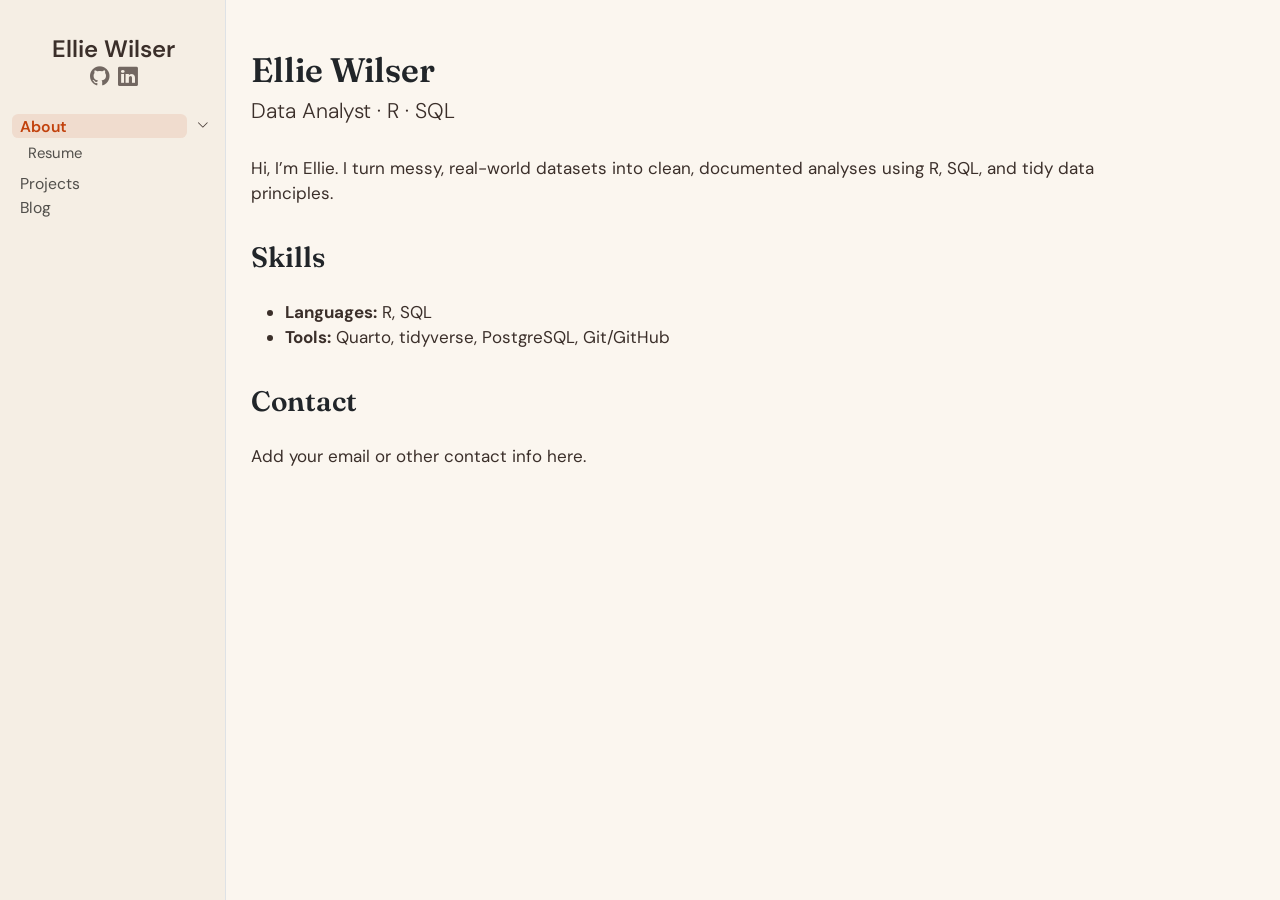
==== docs/index.html @ 9656e350 "Point LinkedIn link to linkedin.com/in/elliewilser Co-Authored-By: Claude Opus 5.5 <noreply@anthropi" ====
<!DOCTYPE html>
<html xmlns="http://www.w3.org/1999/xhtml" lang="en" xml:lang="en"><head>

<meta charset="utf-8">
<meta name="generator" content="quarto-1.9.38">

<meta name="viewport" content="width=device-width, initial-scale=1.0, user-scalable=yes">


<title>About – Ellie Wilser</title>
<style>
/* Default styles provided by pandoc.
** See https://pandoc.org/MANUAL.html#variables-for-html for config info.
*/
code{white-space: pre-wrap;}
span.smallcaps{font-variant: small-caps;}
div.columns{display: flex; gap: min(4vw, 1.5em);}
div.column{flex: auto; overflow-x: auto;}
div.hanging-indent{margin-left: 1.5em; text-indent: -1.5em;}
ul.task-list{list-style: none;}
ul.task-list li input[type="checkbox"] {
  width: 0.8em;
  margin: 0 0.8em 0.2em -1em; /* quarto-specific, see https://github.com/quarto-dev/quarto-cli/issues/4556 */ 
  vertical-align: middle;
}
</style>


<script src="site_libs/quarto-nav/quarto-nav.js"></script>
<script src="site_libs/quarto-nav/headroom.min.js"></script>
<script src="site_libs/clipboard/clipboard.min.js"></script>
<script src="site_libs/quarto-search/autocomplete.umd.js"></script>
<script src="site_libs/quarto-search/fuse.min.js"></script>
<script src="site_libs/quarto-search/quarto-search.js"></script>
<meta name="quarto:offset" content="./">
<script src="site_libs/quarto-html/quarto.js" type="module"></script>
<script src="site_libs/quarto-html/tabsets/tabsets.js" type="module"></script>
<script src="site_libs/quarto-html/popper.min.js"></script>
<script src="site_libs/quarto-html/tippy.umd.min.js"></script>
<link href="site_libs/quarto-html/tippy.css" rel="stylesheet">
<link href="site_libs/quarto-html/quarto-syntax-highlighting-15634bcf2e68342d4ad2dfa704d543f6.css" rel="stylesheet" id="quarto-text-highlighting-styles">
<script src="site_libs/bootstrap/bootstrap.min.js"></script>
<link href="site_libs/bootstrap/bootstrap-icons.css" rel="stylesheet">
<link href="site_libs/bootstrap/bootstrap-99a7658da06e29db723f467a53bb59e9.min.css" rel="stylesheet" append-hash="true" id="quarto-bootstrap" data-mode="light">
<script id="quarto-search-options" type="application/json">{
  "location": "sidebar",
  "copy-button": false,
  "collapse-after": 3,
  "panel-placement": "start",
  "type": "textbox",
  "limit": 50,
  "keyboard-shortcut": [
    "f",
    "/",
    "s"
  ],
  "show-item-context": false,
  "language": {
    "search-no-results-text": "No results",
    "search-matching-documents-text": "matching documents",
    "search-copy-link-title": "Copy link to search",
    "search-hide-matches-text": "Hide additional matches",
    "search-more-match-text": "more match in this document",
    "search-more-matches-text": "more matches in this document",
    "search-clear-button-title": "Clear",
    "search-text-placeholder": "",
    "search-detached-cancel-button-title": "Cancel",
    "search-submit-button-title": "Submit",
    "search-label": "Search"
  }
}</script>


</head>

<body class="nav-sidebar docked fullcontent quarto-light">

<div id="quarto-search-results"></div>
  <header id="quarto-header" class="headroom fixed-top">
  <nav class="quarto-secondary-nav">
    <div class="container-fluid d-flex">
      <button type="button" class="quarto-btn-toggle btn" data-bs-toggle="collapse" role="button" data-bs-target=".quarto-sidebar-collapse-item" aria-controls="quarto-sidebar" aria-expanded="false" aria-label="Toggle sidebar navigation" onclick="if (window.quartoToggleHeadroom) { window.quartoToggleHeadroom(); }">
        <i class="bi bi-layout-text-sidebar-reverse"></i>
      </button>
        <nav class="quarto-page-breadcrumbs" aria-label="breadcrumb"><ol class="breadcrumb"><li class="breadcrumb-item"><a href="./index.html">About</a></li></ol></nav>
        <a class="flex-grow-1" role="navigation" data-bs-toggle="collapse" data-bs-target=".quarto-sidebar-collapse-item" aria-controls="quarto-sidebar" aria-expanded="false" aria-label="Toggle sidebar navigation" onclick="if (window.quartoToggleHeadroom) { window.quartoToggleHeadroom(); }">      
        </a>
    </div>
  </nav>
</header>
<!-- content -->
<div id="quarto-content" class="quarto-container page-columns page-rows-contents page-layout-article">
<!-- sidebar -->
  <nav id="quarto-sidebar" class="sidebar collapse collapse-horizontal quarto-sidebar-collapse-item sidebar-navigation docked overflow-auto">
    <div class="pt-lg-2 mt-2 text-left sidebar-header">
    <div class="sidebar-title mb-0 py-0">
      <a href="./">Ellie Wilser</a> 
        <div class="sidebar-tools-main">
    <a href="https://github.com/EllieWilser" title="GitHub" class="quarto-navigation-tool px-1" aria-label="GitHub"><i class="bi bi-github"></i></a>
    <a href="https://www.linkedin.com/in/elliewilser" title="LinkedIn" class="quarto-navigation-tool px-1" aria-label="LinkedIn"><i class="bi bi-linkedin"></i></a>
</div>
    </div>
      </div>
    <div class="sidebar-menu-container"> 
    <ul class="list-unstyled mt-1">
        <li class="sidebar-item sidebar-item-section">
      <div class="sidebar-item-container"> 
            <a href="./index.html" class="sidebar-item-text sidebar-link active">
 <span class="menu-text">About</span></a>
          <a class="sidebar-item-toggle text-start" data-bs-toggle="collapse" data-bs-target="#quarto-sidebar-section-1" role="navigation" aria-expanded="true" aria-label="Toggle section">
            <i class="bi bi-chevron-right ms-2"></i>
          </a> 
      </div>
      <ul id="quarto-sidebar-section-1" class="collapse list-unstyled sidebar-section depth1 show">  
          <li class="sidebar-item">
  <div class="sidebar-item-container"> 
  <a href="./resume.html" class="sidebar-item-text sidebar-link">
 <span class="menu-text">Resume</span></a>
  </div>
</li>
      </ul>
  </li>
        <li class="sidebar-item">
  <div class="sidebar-item-container"> 
  <a href="./projects.html" class="sidebar-item-text sidebar-link">
 <span class="menu-text">Projects</span></a>
  </div>
</li>
        <li class="sidebar-item">
  <div class="sidebar-item-container"> 
  <a href="./blog.html" class="sidebar-item-text sidebar-link">
 <span class="menu-text">Blog</span></a>
  </div>
</li>
    </ul>
    </div>
</nav>
<div id="quarto-sidebar-glass" class="quarto-sidebar-collapse-item" data-bs-toggle="collapse" data-bs-target=".quarto-sidebar-collapse-item"></div>
<!-- margin-sidebar -->
    
<!-- main -->
<div class="quarto-about-solana column-body">
  <div class="about-entity">
    <div class="entity-contents">
      <header id="title-block-header" class="quarto-title-block default">
<div class="quarto-title">
<h1 class="title">Ellie Wilser</h1>
<p class="subtitle lead">Data Analyst · R · SQL</p>
</div>
<div class="quarto-title-meta">
  </div>
</header> 
      <div class="about-contents"><main class="content" id="quarto-document-content">
<p>Hi, I’m Ellie. I turn messy, real-world datasets into clean, documented analyses using R, SQL, and tidy data principles.</p>
<section id="skills" class="level2">
<h2 data-anchor-id="skills">Skills</h2>
<ul>
<li><strong>Languages:</strong> R, SQL</li>
<li><strong>Tools:</strong> Quarto, tidyverse, PostgreSQL, Git/GitHub</li>
</ul>
</section>
<section id="contact" class="level2">
<h2 data-anchor-id="contact">Contact</h2>
<p>Add your email or other contact info here.</p>


</section>
</main></div>
    </div>
  </div>
</div>
 <!-- /main -->
<script id="quarto-html-after-body" type="application/javascript">
  window.document.addEventListener("DOMContentLoaded", function (event) {
    const isCodeAnnotation = (el) => {
      for (const clz of el.classList) {
        if (clz.startsWith('code-annotation-')) {                     
          return true;
        }
      }
      return false;
    }
    const onCopySuccess = function(e) {
      // button target
      const button = e.trigger;
      // don't keep focus
      button.blur();
      // flash "checked"
      button.classList.add('code-copy-button-checked');
      var currentTitle = button.getAttribute("title");
      button.setAttribute("title", "Copied!");
      let tooltip;
      if (window.bootstrap) {
        button.setAttribute("data-bs-toggle", "tooltip");
        button.setAttribute("data-bs-placement", "left");
        button.setAttribute("data-bs-title", "Copied!");
        tooltip = new bootstrap.Tooltip(button, 
          { trigger: "manual", 
            customClass: "code-copy-button-tooltip",
            offset: [0, -8]});
        tooltip.show();    
      }
      setTimeout(function() {
        if (tooltip) {
          tooltip.hide();
          button.removeAttribute("data-bs-title");
          button.removeAttribute("data-bs-toggle");
          button.removeAttribute("data-bs-placement");
        }
        button.setAttribute("title", currentTitle);
        button.classList.remove('code-copy-button-checked');
      }, 1000);
      // clear code selection
      e.clearSelection();
    }
    const getTextToCopy = function(trigger) {
      const outerScaffold = trigger.parentElement.cloneNode(true);
      const codeEl = outerScaffold.querySelector('code');
      for (const childEl of codeEl.children) {
        if (isCodeAnnotation(childEl)) {
          childEl.remove();
        }
      }
      return codeEl.innerText;
    }
    const clipboard = new window.ClipboardJS('.code-copy-button:not([data-in-quarto-modal])', {
      text: getTextToCopy
    });
    clipboard.on('success', onCopySuccess);
    if (window.document.getElementById('quarto-embedded-source-code-modal')) {
      const clipboardModal = new window.ClipboardJS('.code-copy-button[data-in-quarto-modal]', {
        text: getTextToCopy,
        container: window.document.getElementById('quarto-embedded-source-code-modal')
      });
      clipboardModal.on('success', onCopySuccess);
    }
      var localhostRegex = new RegExp(/^(?:http|https):\/\/localhost\:?[0-9]*\//);
      var mailtoRegex = new RegExp(/^mailto:/);
        var filterRegex = new RegExp('/' + window.location.host + '/');
      var isInternal = (href) => {
          return filterRegex.test(href) || localhostRegex.test(href) || mailtoRegex.test(href);
      }
      // Inspect non-navigation links and adorn them if external
     var links = window.document.querySelectorAll('a[href]:not(.nav-link):not(.navbar-brand):not(.toc-action):not(.sidebar-link):not(.sidebar-item-toggle):not(.pagination-link):not(.no-external):not([aria-hidden]):not(.dropdown-item):not(.quarto-navigation-tool):not(.about-link)');
      for (var i=0; i<links.length; i++) {
        const link = links[i];
        if (!isInternal(link.href)) {
          // undo the damage that might have been done by quarto-nav.js in the case of
          // links that we want to consider external
          if (link.dataset.originalHref !== undefined) {
            link.href = link.dataset.originalHref;
          }
            // target, if specified
            link.setAttribute("target", "_blank");
            if (link.getAttribute("rel") === null) {
              link.setAttribute("rel", "noopener");
            }
        }
      }
    function tippyHover(el, contentFn, onTriggerFn, onUntriggerFn) {
      const config = {
        allowHTML: true,
        maxWidth: 500,
        delay: 100,
        arrow: false,
        appendTo: function(el) {
            return el.parentElement;
        },
        interactive: true,
        interactiveBorder: 10,
        theme: 'quarto',
        placement: 'bottom-start',
      };
      if (contentFn) {
        config.content = contentFn;
      }
      if (onTriggerFn) {
        config.onTrigger = onTriggerFn;
      }
      if (onUntriggerFn) {
        config.onUntrigger = onUntriggerFn;
      }
      window.tippy(el, config); 
    }
    const noterefs = window.document.querySelectorAll('a[role="doc-noteref"]');
    for (var i=0; i<noterefs.length; i++) {
      const ref = noterefs[i];
      tippyHover(ref, function() {
        // use id or data attribute instead here
        let href = ref.getAttribute('data-footnote-href') || ref.getAttribute('href');
        try { href = new URL(href).hash; } catch {}
        const id = href.replace(/^#\/?/, "");
        const note = window.document.getElementById(id);
        if (note) {
          return note.innerHTML;
        } else {
          return "";
        }
      });
    }
    const xrefs = window.document.querySelectorAll('a.quarto-xref');
    const processXRef = (id, note) => {
      // Strip column container classes
      const stripColumnClz = (el) => {
        el.classList.remove("page-full", "page-columns");
        if (el.children) {
          for (const child of el.children) {
            stripColumnClz(child);
          }
        }
      }
      stripColumnClz(note)
      if (id === null || id.startsWith('sec-')) {
        // Special case sections, only their first couple elements
        const container = document.createElement("div");
        if (note.children && note.children.length > 2) {
          container.appendChild(note.children[0].cloneNode(true));
          for (let i = 1; i < note.children.length; i++) {
            const child = note.children[i];
            if (child.tagName === "P" && child.innerText === "") {
              continue;
            } else {
              container.appendChild(child.cloneNode(true));
              break;
            }
          }
          if (window.Quarto?.typesetMath) {
            window.Quarto.typesetMath(container);
          }
          return container.innerHTML
        } else {
          if (window.Quarto?.typesetMath) {
            window.Quarto.typesetMath(note);
          }
          return note.innerHTML;
        }
      } else {
        // Remove any anchor links if they are present
        const anchorLink = note.querySelector('a.anchorjs-link');
        if (anchorLink) {
          anchorLink.remove();
        }
        if (window.Quarto?.typesetMath) {
          window.Quarto.typesetMath(note);
        }
        if (note.classList.contains("callout")) {
          return note.outerHTML;
        } else {
          return note.innerHTML;
        }
      }
    }
    for (var i=0; i<xrefs.length; i++) {
      const xref = xrefs[i];
      tippyHover(xref, undefined, function(instance) {
        instance.disable();
        let url = xref.getAttribute('href');
        let hash = undefined; 
        if (url.startsWith('#')) {
          hash = url;
        } else {
          try { hash = new URL(url).hash; } catch {}
        }
        if (hash) {
          const id = hash.replace(/^#\/?/, "");
          const note = window.document.getElementById(id);
          if (note !== null) {
            try {
              const html = processXRef(id, note.cloneNode(true));
              instance.setContent(html);
            } finally {
              instance.enable();
              instance.show();
            }
          } else {
            // See if we can fetch this
            fetch(url.split('#')[0])
            .then(res => res.text())
            .then(html => {
              const parser = new DOMParser();
              const htmlDoc = parser.parseFromString(html, "text/html");
              const note = htmlDoc.getElementById(id);
              if (note !== null) {
                const html = processXRef(id, note);
                instance.setContent(html);
              } 
            }).finally(() => {
              instance.enable();
              instance.show();
            });
          }
        } else {
          // See if we can fetch a full url (with no hash to target)
          // This is a special case and we should probably do some content thinning / targeting
          fetch(url)
          .then(res => res.text())
          .then(html => {
            const parser = new DOMParser();
            const htmlDoc = parser.parseFromString(html, "text/html");
            const note = htmlDoc.querySelector('main.content');
            if (note !== null) {
              // This should only happen for chapter cross references
              // (since there is no id in the URL)
              // remove the first header
              if (note.children.length > 0 && note.children[0].tagName === "HEADER") {
                note.children[0].remove();
              }
              const html = processXRef(null, note);
              instance.setContent(html);
            } 
          }).finally(() => {
            instance.enable();
            instance.show();
          });
        }
      }, function(instance) {
      });
    }
        let selectedAnnoteEl;
        const selectorForAnnotation = ( cell, annotation) => {
          let cellAttr = 'data-code-cell="' + cell + '"';
          let lineAttr = 'data-code-annotation="' +  annotation + '"';
          const selector = 'span[' + cellAttr + '][' + lineAttr + ']';
          return selector;
        }
        const selectCodeLines = (annoteEl) => {
          const doc = window.document;
          const targetCell = annoteEl.getAttribute("data-target-cell");
          const targetAnnotation = annoteEl.getAttribute("data-target-annotation");
          const annoteSpan = window.document.querySelector(selectorForAnnotation(targetCell, targetAnnotation));
          const lines = annoteSpan.getAttribute("data-code-lines").split(",");
          const lineIds = lines.map((line) => {
            return targetCell + "-" + line;
          })
          let top = null;
          let height = null;
          let parent = null;
          if (lineIds.length > 0) {
              //compute the position of the single el (top and bottom and make a div)
              const el = window.document.getElementById(lineIds[0]);
              top = el.offsetTop;
              height = el.offsetHeight;
              parent = el.parentElement.parentElement;
            if (lineIds.length > 1) {
              const lastEl = window.document.getElementById(lineIds[lineIds.length - 1]);
              const bottom = lastEl.offsetTop + lastEl.offsetHeight;
              height = bottom - top;
            }
            if (top !== null && height !== null && parent !== null) {
              // cook up a div (if necessary) and position it 
              let div = window.document.getElementById("code-annotation-line-highlight");
              if (div === null) {
                div = window.document.createElement("div");
                div.setAttribute("id", "code-annotation-line-highlight");
                div.style.position = 'absolute';
                parent.appendChild(div);
              }
              div.style.top = top - 2 + "px";
              div.style.height = height + 4 + "px";
              div.style.left = 0;
              let gutterDiv = window.document.getElementById("code-annotation-line-highlight-gutter");
              if (gutterDiv === null) {
                gutterDiv = window.document.createElement("div");
                gutterDiv.setAttribute("id", "code-annotation-line-highlight-gutter");
                gutterDiv.style.position = 'absolute';
                const codeCell = window.document.getElementById(targetCell);
                const gutter = codeCell.querySelector('.code-annotation-gutter');
                gutter.appendChild(gutterDiv);
              }
              gutterDiv.style.top = top - 2 + "px";
              gutterDiv.style.height = height + 4 + "px";
            }
            selectedAnnoteEl = annoteEl;
          }
        };
        const unselectCodeLines = () => {
          const elementsIds = ["code-annotation-line-highlight", "code-annotation-line-highlight-gutter"];
          elementsIds.forEach((elId) => {
            const div = window.document.getElementById(elId);
            if (div) {
              div.remove();
            }
          });
          selectedAnnoteEl = undefined;
        };
          // Handle positioning of the toggle
      window.addEventListener(
        "resize",
        throttle(() => {
          elRect = undefined;
          if (selectedAnnoteEl) {
            selectCodeLines(selectedAnnoteEl);
          }
        }, 10)
      );
      function throttle(fn, ms) {
      let throttle = false;
      let timer;
        return (...args) => {
          if(!throttle) { // first call gets through
              fn.apply(this, args);
              throttle = true;
          } else { // all the others get throttled
              if(timer) clearTimeout(timer); // cancel #2
              timer = setTimeout(() => {
                fn.apply(this, args);
                timer = throttle = false;
              }, ms);
          }
        };
      }
        // Attach click handler to the DT
        const annoteDls = window.document.querySelectorAll('dt[data-target-cell]');
        for (const annoteDlNode of annoteDls) {
          annoteDlNode.addEventListener('click', (event) => {
            const clickedEl = event.target;
            if (clickedEl !== selectedAnnoteEl) {
              unselectCodeLines();
              const activeEl = window.document.querySelector('dt[data-target-cell].code-annotation-active');
              if (activeEl) {
                activeEl.classList.remove('code-annotation-active');
              }
              selectCodeLines(clickedEl);
              clickedEl.classList.add('code-annotation-active');
            } else {
              // Unselect the line
              unselectCodeLines();
              clickedEl.classList.remove('code-annotation-active');
            }
          });
        }
    const findCites = (el) => {
      const parentEl = el.parentElement;
      if (parentEl) {
        const cites = parentEl.dataset.cites;
        if (cites) {
          return {
            el,
            cites: cites.split(' ')
          };
        } else {
          return findCites(el.parentElement)
        }
      } else {
        return undefined;
      }
    };
    var bibliorefs = window.document.querySelectorAll('a[role="doc-biblioref"]');
    for (var i=0; i<bibliorefs.length; i++) {
      const ref = bibliorefs[i];
      const citeInfo = findCites(ref);
      if (citeInfo) {
        tippyHover(citeInfo.el, function() {
          var popup = window.document.createElement('div');
          citeInfo.cites.forEach(function(cite) {
            var citeDiv = window.document.createElement('div');
            citeDiv.classList.add('hanging-indent');
            citeDiv.classList.add('csl-entry');
            var biblioDiv = window.document.getElementById('ref-' + cite);
            if (biblioDiv) {
              citeDiv.innerHTML = biblioDiv.innerHTML;
            }
            popup.appendChild(citeDiv);
          });
          return popup.innerHTML;
        });
      }
    }
  });
  </script>
</div> <!-- /content -->




</body></html>
---- docs/site_libs/quarto-html/tippy.css ----
.tippy-box[data-animation=fade][data-state=hidden]{opacity:0}[data-tippy-root]{max-width:calc(100vw - 10px)}.tippy-box{position:relative;background-color:#333;color:#fff;border-radius:4px;font-size:14px;line-height:1.4;white-space:normal;outline:0;transition-property:transform,visibility,opacity}.tippy-box[data-placement^=top]>.tippy-arrow{bottom:0}.tippy-box[data-placement^=top]>.tippy-arrow:before{bottom:-7px;left:0;border-width:8px 8px 0;border-top-color:initial;transform-origin:center top}.tippy-box[data-placement^=bottom]>.tippy-arrow{top:0}.tippy-box[data-placement^=bottom]>.tippy-arrow:before{top:-7px;left:0;border-width:0 8px 8px;border-bottom-color:initial;transform-origin:center bottom}.tippy-box[data-placement^=left]>.tippy-arrow{right:0}.tippy-box[data-placement^=left]>.tippy-arrow:before{border-width:8px 0 8px 8px;border-left-color:initial;right:-7px;transform-origin:center left}.tippy-box[data-placement^=right]>.tippy-arrow{left:0}.tippy-box[data-placement^=right]>.tippy-arrow:before{left:-7px;border-width:8px 8px 8px 0;border-right-color:initial;transform-origin:center right}.tippy-box[data-inertia][data-state=visible]{transition-timing-function:cubic-bezier(.54,1.5,.38,1.11)}.tippy-arrow{width:16px;height:16px;color:#333}.tippy-arrow:before{content:"";position:absolute;border-color:transparent;border-style:solid}.tippy-content{position:relative;padding:5px 9px;z-index:1}
---- docs/site_libs/quarto-html/quarto-syntax-highlighting-15634bcf2e68342d4ad2dfa704d543f6.css ----
/* quarto syntax highlight colors */
:root {
  --quarto-hl-ot-color: #003B4F;
  --quarto-hl-at-color: #657422;
  --quarto-hl-ss-color: #20794D;
  --quarto-hl-an-color: #5E5E5E;
  --quarto-hl-fu-color: #4758AB;
  --quarto-hl-st-color: #20794D;
  --quarto-hl-cf-color: #003B4F;
  --quarto-hl-op-color: #5E5E5E;
  --quarto-hl-er-color: #AD0000;
  --quarto-hl-bn-color: #AD0000;
  --quarto-hl-al-color: #AD0000;
  --quarto-hl-va-color: #111111;
  --quarto-hl-bu-color: inherit;
  --quarto-hl-ex-color: inherit;
  --quarto-hl-pp-color: #AD0000;
  --quarto-hl-in-color: #5E5E5E;
  --quarto-hl-vs-color: #20794D;
  --quarto-hl-wa-color: #5E5E5E;
  --quarto-hl-do-color: #5E5E5E;
  --quarto-hl-im-color: #00769E;
  --quarto-hl-ch-color: #20794D;
  --quarto-hl-dt-color: #AD0000;
  --quarto-hl-fl-color: #AD0000;
  --quarto-hl-co-color: #5E5E5E;
  --quarto-hl-cv-color: #5E5E5E;
  --quarto-hl-cn-color: #8f5902;
  --quarto-hl-sc-color: #5E5E5E;
  --quarto-hl-dv-color: #AD0000;
  --quarto-hl-kw-color: #003B4F;
}

/* other quarto variables */
:root {
  --quarto-font-monospace: SFMono-Regular, Menlo, Monaco, Consolas, "Liberation Mono", "Courier New", monospace;
}

/* syntax highlight based on Pandoc's rules */
pre > code.sourceCode > span {
  color: #003B4F;
}

code.sourceCode > span {
  color: #003B4F;
}

div.sourceCode,
div.sourceCode pre.sourceCode {
  color: #003B4F;
}

/* Normal */
code span {
  color: #003B4F;
}

/* Alert */
code span.al {
  color: #AD0000;
  font-style: inherit;
}

/* Annotation */
code span.an {
  color: #5E5E5E;
  font-style: inherit;
}

/* Attribute */
code span.at {
  color: #657422;
  font-style: inherit;
}

/* BaseN */
code span.bn {
  color: #AD0000;
  font-style: inherit;
}

/* BuiltIn */
code span.bu {
  font-style: inherit;
}

/* ControlFlow */
code span.cf {
  color: #003B4F;
  font-weight: bold;
  font-style: inherit;
}

/* Char */
code span.ch {
  color: #20794D;
  font-style: inherit;
}

/* Constant */
code span.cn {
  color: #8f5902;
  font-style: inherit;
}

/* Comment */
code span.co {
  color: #5E5E5E;
  font-style: inherit;
}

/* CommentVar */
code span.cv {
  color: #5E5E5E;
  font-style: italic;
}

/* Documentation */
code span.do {
  color: #5E5E5E;
  font-style: italic;
}

/* DataType */
code span.dt {
  color: #AD0000;
  font-style: inherit;
}

/* DecVal */
code span.dv {
  color: #AD0000;
  font-style: inherit;
}

/* Error */
code span.er {
  color: #AD0000;
  font-style: inherit;
}

/* Extension */
code span.ex {
  font-style: inherit;
}

/* Float */
code span.fl {
  color: #AD0000;
  font-style: inherit;
}

/* Function */
code span.fu {
  color: #4758AB;
  font-style: inherit;
}

/* Import */
code span.im {
  color: #00769E;
  font-style: inherit;
}

/* Information */
code span.in {
  color: #5E5E5E;
  font-style: inherit;
}

/* Keyword */
code span.kw {
  color: #003B4F;
  font-weight: bold;
  font-style: inherit;
}

/* Operator */
code span.op {
  color: #5E5E5E;
  font-style: inherit;
}

/* Other */
code span.ot {
  color: #003B4F;
  font-style: inherit;
}

/* Preprocessor */
code span.pp {
  color: #AD0000;
  font-style: inherit;
}

/* SpecialChar */
code span.sc {
  color: #5E5E5E;
  font-style: inherit;
}

/* SpecialString */
code span.ss {
  color: #20794D;
  font-style: inherit;
}

/* String */
code span.st {
  color: #20794D;
  font-style: inherit;
}

/* Variable */
code span.va {
  color: #111111;
  font-style: inherit;
}

/* VerbatimString */
code span.vs {
  color: #20794D;
  font-style: inherit;
}

/* Warning */
code span.wa {
  color: #5E5E5E;
  font-style: italic;
}

.prevent-inlining {
  content: "</";
}

/*# sourceMappingURL=f23921c56f73e400b49028c9186a1aa0.css.map */
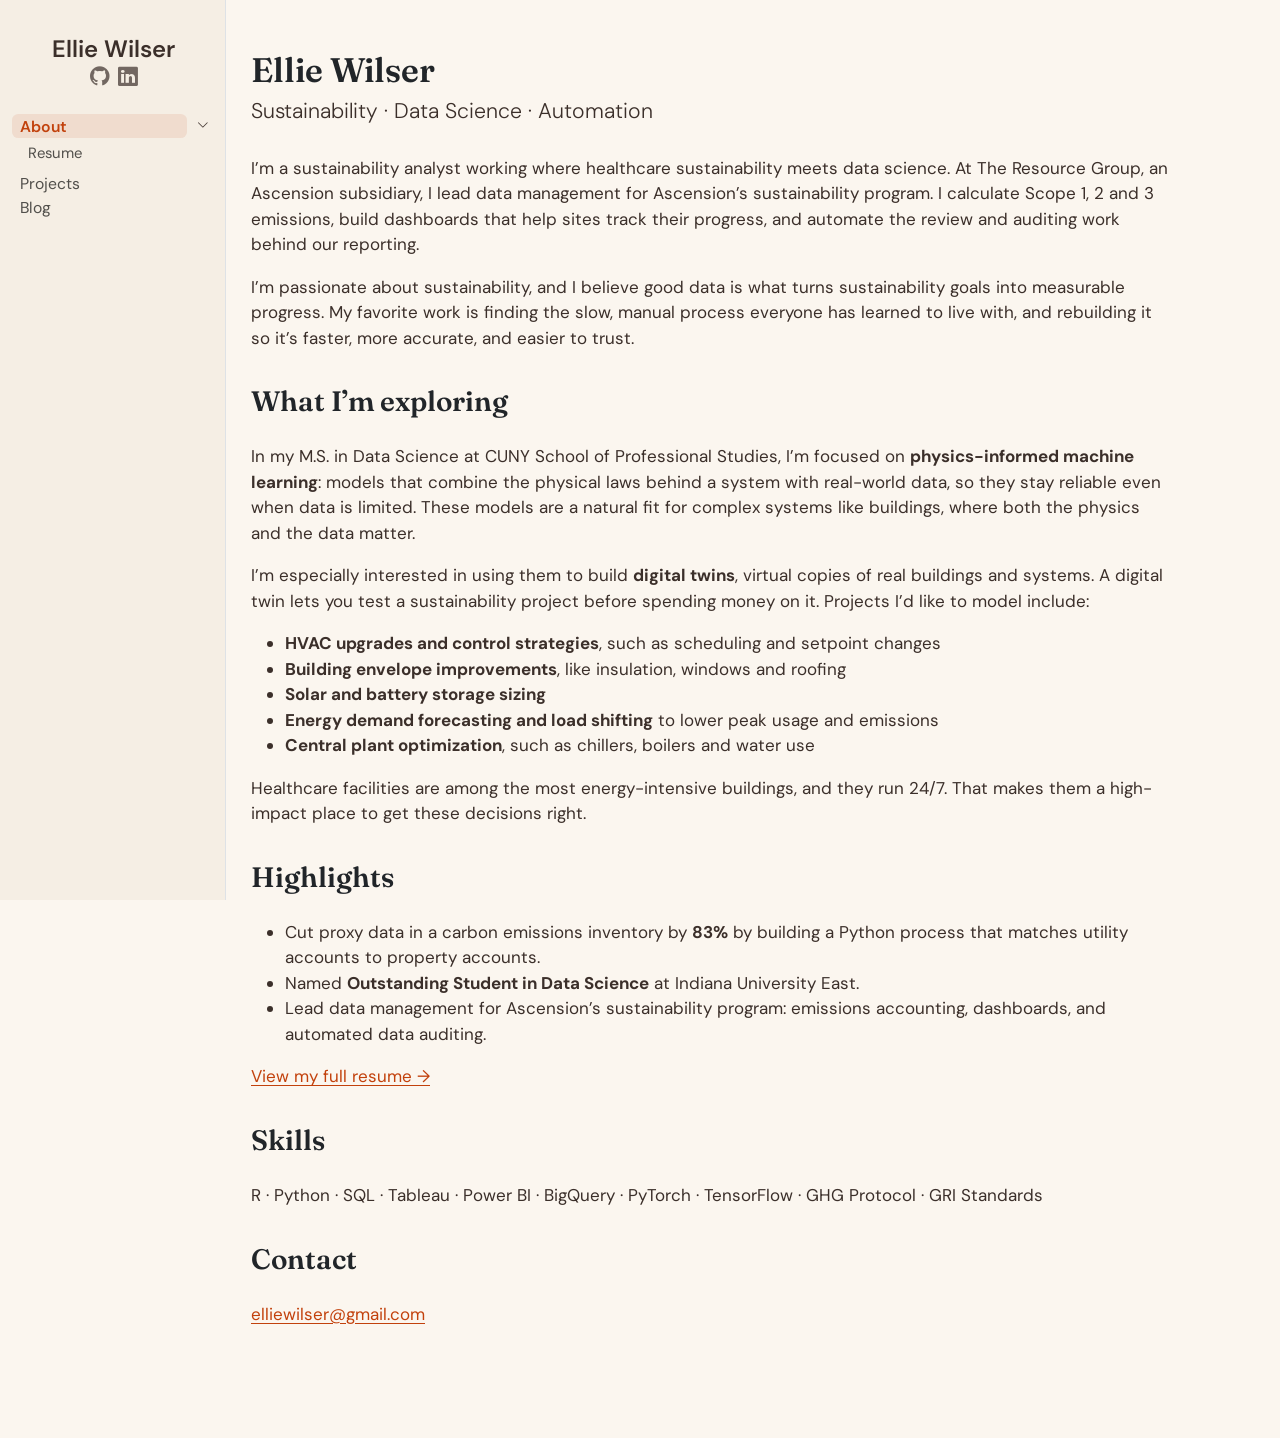
==== commit f186fd3c: "About: expand into intro, research interests, highlights and contact Co-Authored-By: Claude Opus 5.5" ====
--- a/docs/index.html
+++ b/docs/index.html
@@ -97,7 +97,7 @@
       <a href="./">Ellie Wilser</a> 
         <div class="sidebar-tools-main">
     <a href="https://github.com/EllieWilser" title="GitHub" class="quarto-navigation-tool px-1" aria-label="GitHub"><i class="bi bi-github"></i></a>
-    <a href="https://www.linkedin.com/in/elliewilser" title="LinkedIn" class="quarto-navigation-tool px-1" aria-label="LinkedIn"><i class="bi bi-linkedin"></i></a>
+    <a href="https://www.linkedin.com/in/ellie-wilser" title="LinkedIn" class="quarto-navigation-tool px-1" aria-label="LinkedIn"><i class="bi bi-linkedin"></i></a>
 </div>
     </div>
       </div>
@@ -145,23 +145,43 @@
       <header id="title-block-header" class="quarto-title-block default">
 <div class="quarto-title">
 <h1 class="title">Ellie Wilser</h1>
-<p class="subtitle lead">Data Analyst · R · SQL</p>
+<p class="subtitle lead">Sustainability · Data Science · Automation</p>
 </div>
 <div class="quarto-title-meta">
   </div>
 </header> 
       <div class="about-contents"><main class="content" id="quarto-document-content">
-<p>Hi, I’m Ellie. I turn messy, real-world datasets into clean, documented analyses using R, SQL, and tidy data principles.</p>
+<p>I’m a sustainability analyst working where healthcare sustainability meets data science. At The Resource Group, an Ascension subsidiary, I lead data management for Ascension’s sustainability program. I calculate Scope 1, 2 and 3 emissions, build dashboards that help sites track their progress, and automate the review and auditing work behind our reporting.</p>
+<p>I’m passionate about sustainability, and I believe good data is what turns sustainability goals into measurable progress. My favorite work is finding the slow, manual process everyone has learned to live with, and rebuilding it so it’s faster, more accurate, and easier to trust.</p>
+<section id="what-im-exploring" class="level2">
+<h2 data-anchor-id="what-im-exploring">What I’m exploring</h2>
+<p>In my M.S. in Data Science at CUNY School of Professional Studies, I’m focused on <strong>physics-informed machine learning</strong>: models that combine the physical laws behind a system with real-world data, so they stay reliable even when data is limited. These models are a natural fit for complex systems like buildings, where both the physics and the data matter.</p>
+<p>I’m especially interested in using them to build <strong>digital twins</strong>, virtual copies of real buildings and systems. A digital twin lets you test a sustainability project before spending money on it. Projects I’d like to model include:</p>
+<ul>
+<li><strong>HVAC upgrades and control strategies</strong>, such as scheduling and setpoint changes</li>
+<li><strong>Building envelope improvements</strong>, like insulation, windows and roofing</li>
+<li><strong>Solar and battery storage sizing</strong></li>
+<li><strong>Energy demand forecasting and load shifting</strong> to lower peak usage and emissions</li>
+<li><strong>Central plant optimization</strong>, such as chillers, boilers and water use</li>
+</ul>
+<p>Healthcare facilities are among the most energy-intensive buildings, and they run 24/7. That makes them a high-impact place to get these decisions right.</p>
+</section>
+<section id="highlights" class="level2">
+<h2 data-anchor-id="highlights">Highlights</h2>
+<ul>
+<li>Cut proxy data in a carbon emissions inventory by <strong>83%</strong> by building a Python process that matches utility accounts to property accounts.</li>
+<li>Named <strong>Outstanding Student in Data Science</strong> at Indiana University East.</li>
+<li>Lead data management for Ascension’s sustainability program: emissions accounting, dashboards, and automated data auditing.</li>
+</ul>
+<p><a href="./resume.html">View my full resume →</a></p>
+</section>
 <section id="skills" class="level2">
 <h2 data-anchor-id="skills">Skills</h2>
-<ul>
-<li><strong>Languages:</strong> R, SQL</li>
-<li><strong>Tools:</strong> Quarto, tidyverse, PostgreSQL, Git/GitHub</li>
-</ul>
+<p>R · Python · SQL · Tableau · Power BI · BigQuery · PyTorch · TensorFlow · GHG Protocol · GRI Standards</p>
 </section>
 <section id="contact" class="level2">
 <h2 data-anchor-id="contact">Contact</h2>
-<p>Add your email or other contact info here.</p>
+<p><a href="mailto:elliewilser@gmail.com">elliewilser@gmail.com</a></p>
 
 
 </section>
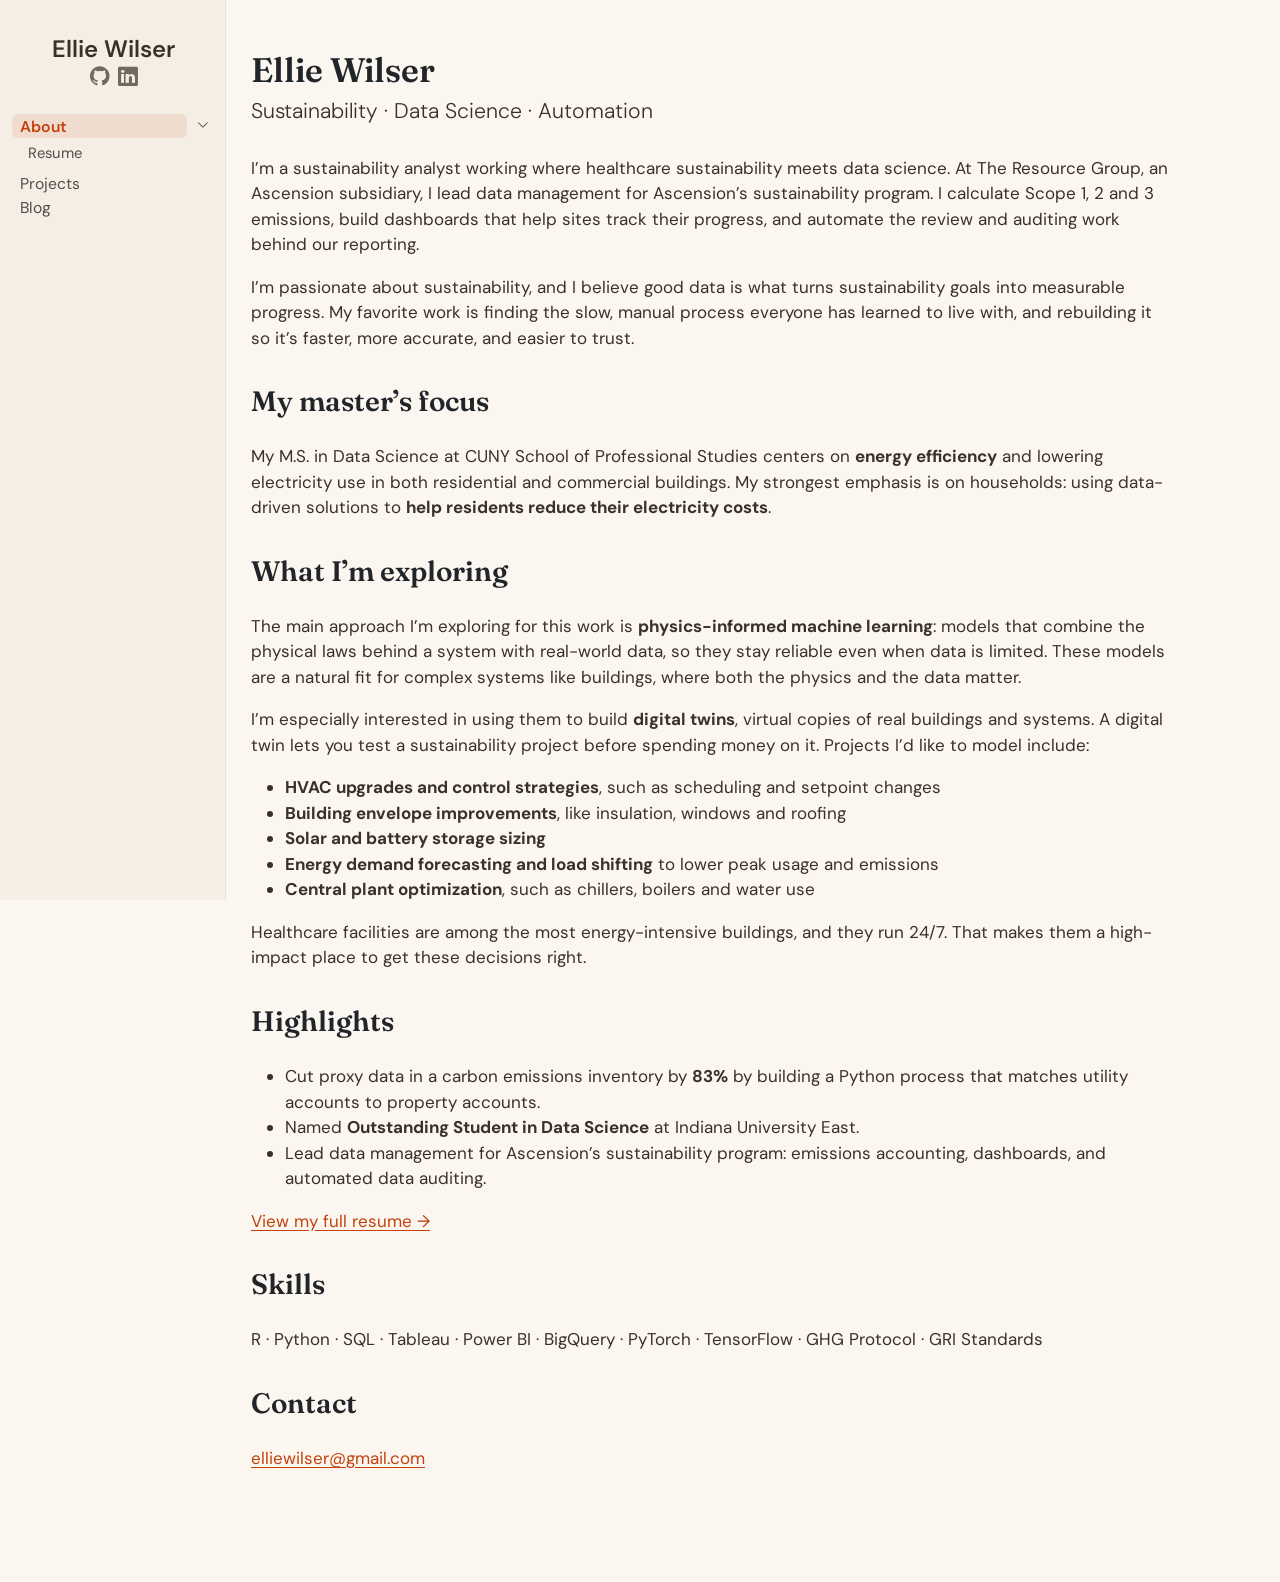
==== commit d83a021a: "About: add master's focus on energy efficiency and resident electricity costs Co-Authored-By: Claude" ====
--- a/docs/index.html
+++ b/docs/index.html
@@ -153,9 +153,13 @@
       <div class="about-contents"><main class="content" id="quarto-document-content">
 <p>I’m a sustainability analyst working where healthcare sustainability meets data science. At The Resource Group, an Ascension subsidiary, I lead data management for Ascension’s sustainability program. I calculate Scope 1, 2 and 3 emissions, build dashboards that help sites track their progress, and automate the review and auditing work behind our reporting.</p>
 <p>I’m passionate about sustainability, and I believe good data is what turns sustainability goals into measurable progress. My favorite work is finding the slow, manual process everyone has learned to live with, and rebuilding it so it’s faster, more accurate, and easier to trust.</p>
+<section id="my-masters-focus" class="level2">
+<h2 data-anchor-id="my-masters-focus">My master’s focus</h2>
+<p>My M.S. in Data Science at CUNY School of Professional Studies centers on <strong>energy efficiency</strong> and lowering electricity use in both residential and commercial buildings. My strongest emphasis is on households: using data-driven solutions to <strong>help residents reduce their electricity costs</strong>.</p>
+</section>
 <section id="what-im-exploring" class="level2">
 <h2 data-anchor-id="what-im-exploring">What I’m exploring</h2>
-<p>In my M.S. in Data Science at CUNY School of Professional Studies, I’m focused on <strong>physics-informed machine learning</strong>: models that combine the physical laws behind a system with real-world data, so they stay reliable even when data is limited. These models are a natural fit for complex systems like buildings, where both the physics and the data matter.</p>
+<p>The main approach I’m exploring for this work is <strong>physics-informed machine learning</strong>: models that combine the physical laws behind a system with real-world data, so they stay reliable even when data is limited. These models are a natural fit for complex systems like buildings, where both the physics and the data matter.</p>
 <p>I’m especially interested in using them to build <strong>digital twins</strong>, virtual copies of real buildings and systems. A digital twin lets you test a sustainability project before spending money on it. Projects I’d like to model include:</p>
 <ul>
 <li><strong>HVAC upgrades and control strategies</strong>, such as scheduling and setpoint changes</li>
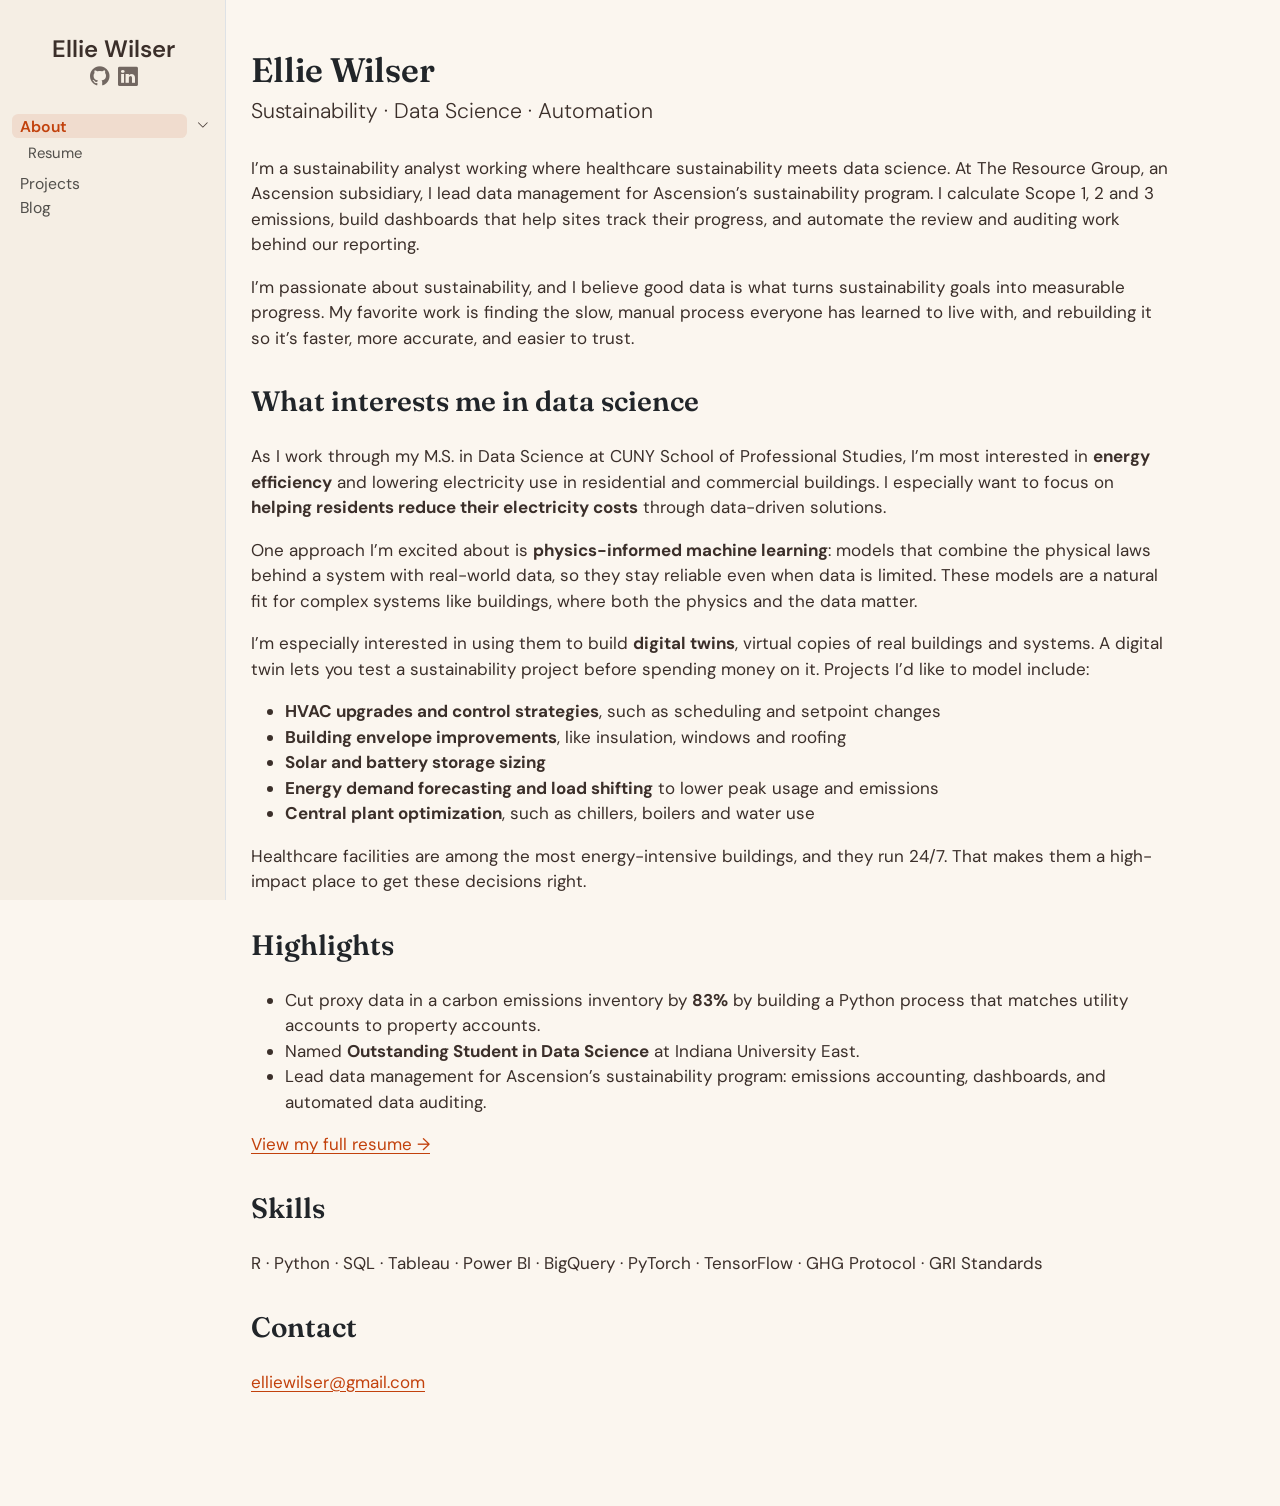
==== commit 9bccc4a2: "About: fold master's text into 'What interests me in data science' Co-Authored-By: Claude Opus 5.5 <" ====
--- a/docs/index.html
+++ b/docs/index.html
@@ -153,13 +153,10 @@
       <div class="about-contents"><main class="content" id="quarto-document-content">
 <p>I’m a sustainability analyst working where healthcare sustainability meets data science. At The Resource Group, an Ascension subsidiary, I lead data management for Ascension’s sustainability program. I calculate Scope 1, 2 and 3 emissions, build dashboards that help sites track their progress, and automate the review and auditing work behind our reporting.</p>
 <p>I’m passionate about sustainability, and I believe good data is what turns sustainability goals into measurable progress. My favorite work is finding the slow, manual process everyone has learned to live with, and rebuilding it so it’s faster, more accurate, and easier to trust.</p>
-<section id="my-masters-focus" class="level2">
-<h2 data-anchor-id="my-masters-focus">My master’s focus</h2>
-<p>My M.S. in Data Science at CUNY School of Professional Studies centers on <strong>energy efficiency</strong> and lowering electricity use in both residential and commercial buildings. My strongest emphasis is on households: using data-driven solutions to <strong>help residents reduce their electricity costs</strong>.</p>
-</section>
-<section id="what-im-exploring" class="level2">
-<h2 data-anchor-id="what-im-exploring">What I’m exploring</h2>
-<p>The main approach I’m exploring for this work is <strong>physics-informed machine learning</strong>: models that combine the physical laws behind a system with real-world data, so they stay reliable even when data is limited. These models are a natural fit for complex systems like buildings, where both the physics and the data matter.</p>
+<section id="what-interests-me-in-data-science" class="level2">
+<h2 data-anchor-id="what-interests-me-in-data-science">What interests me in data science</h2>
+<p>As I work through my M.S. in Data Science at CUNY School of Professional Studies, I’m most interested in <strong>energy efficiency</strong> and lowering electricity use in residential and commercial buildings. I especially want to focus on <strong>helping residents reduce their electricity costs</strong> through data-driven solutions.</p>
+<p>One approach I’m excited about is <strong>physics-informed machine learning</strong>: models that combine the physical laws behind a system with real-world data, so they stay reliable even when data is limited. These models are a natural fit for complex systems like buildings, where both the physics and the data matter.</p>
 <p>I’m especially interested in using them to build <strong>digital twins</strong>, virtual copies of real buildings and systems. A digital twin lets you test a sustainability project before spending money on it. Projects I’d like to model include:</p>
 <ul>
 <li><strong>HVAC upgrades and control strategies</strong>, such as scheduling and setpoint changes</li>
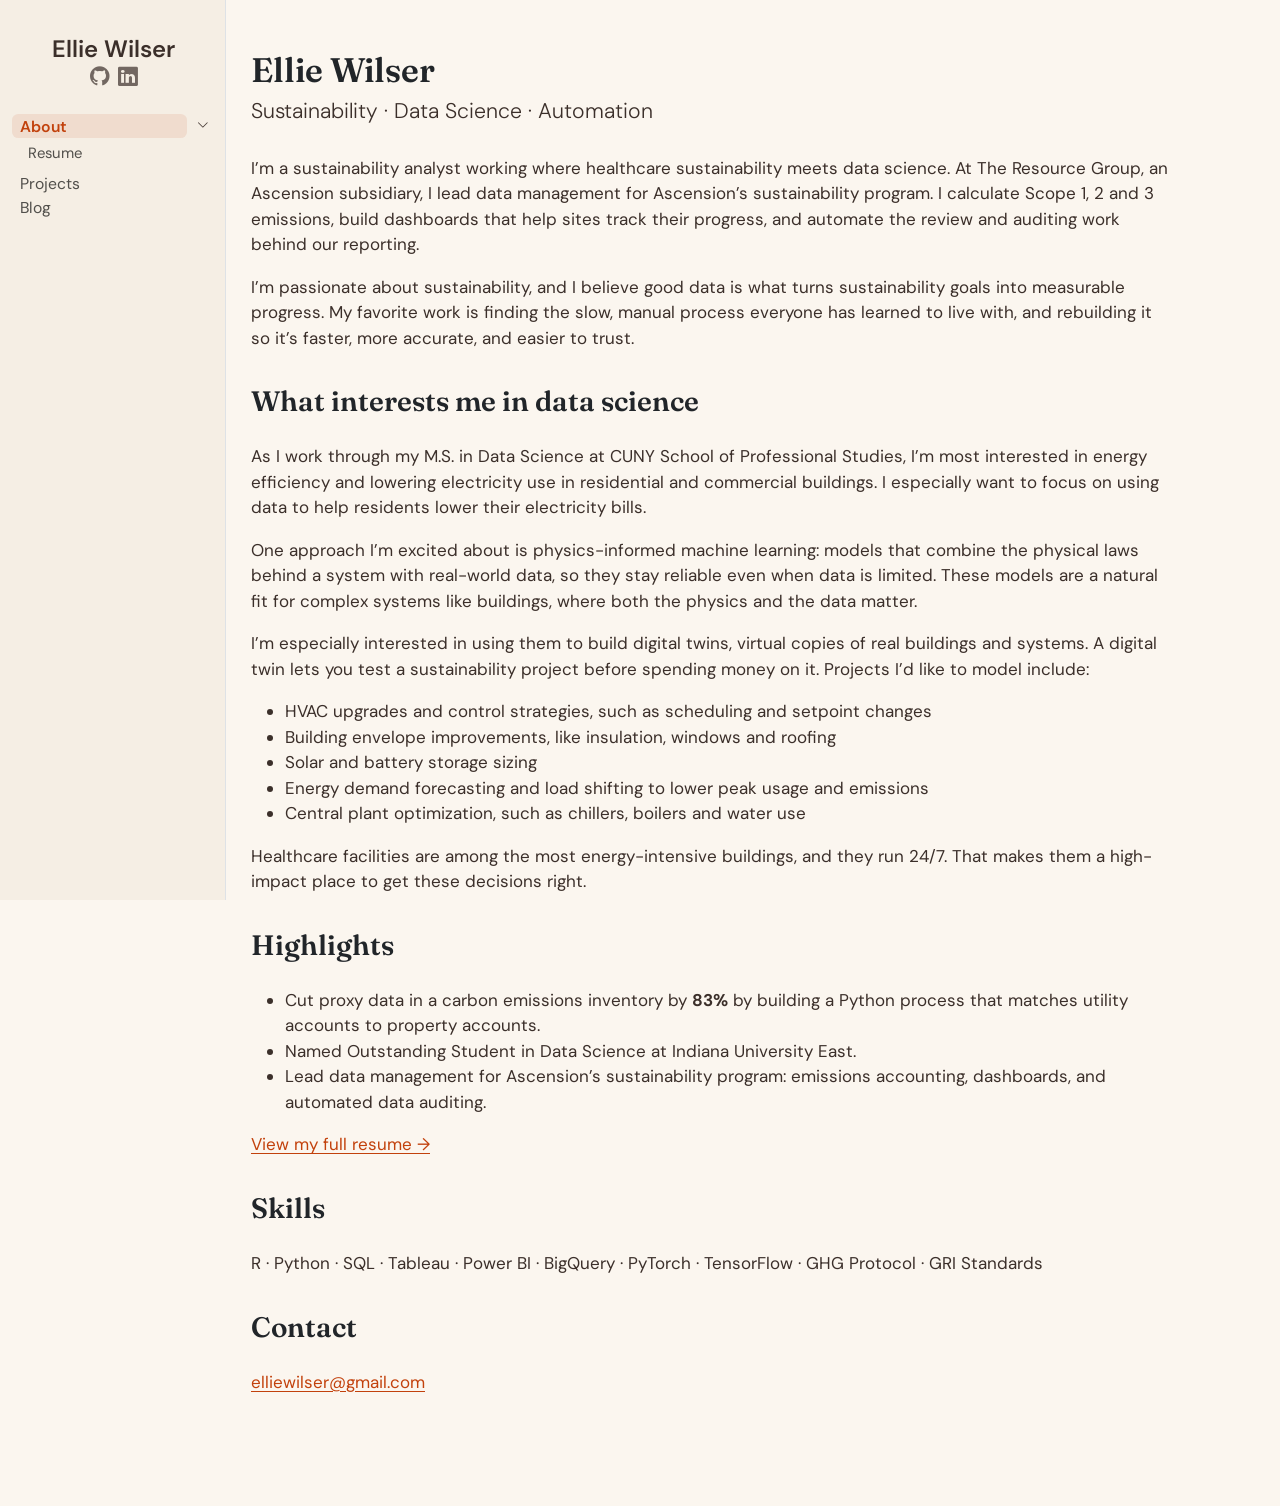
==== commit 7a581842: "About: drop 'data-driven' and remove bold except the 83% result Co-Authored-By: Claude Opus 5.5 <nor" ====
--- a/docs/index.html
+++ b/docs/index.html
@@ -155,15 +155,15 @@
 <p>I’m passionate about sustainability, and I believe good data is what turns sustainability goals into measurable progress. My favorite work is finding the slow, manual process everyone has learned to live with, and rebuilding it so it’s faster, more accurate, and easier to trust.</p>
 <section id="what-interests-me-in-data-science" class="level2">
 <h2 data-anchor-id="what-interests-me-in-data-science">What interests me in data science</h2>
-<p>As I work through my M.S. in Data Science at CUNY School of Professional Studies, I’m most interested in <strong>energy efficiency</strong> and lowering electricity use in residential and commercial buildings. I especially want to focus on <strong>helping residents reduce their electricity costs</strong> through data-driven solutions.</p>
-<p>One approach I’m excited about is <strong>physics-informed machine learning</strong>: models that combine the physical laws behind a system with real-world data, so they stay reliable even when data is limited. These models are a natural fit for complex systems like buildings, where both the physics and the data matter.</p>
-<p>I’m especially interested in using them to build <strong>digital twins</strong>, virtual copies of real buildings and systems. A digital twin lets you test a sustainability project before spending money on it. Projects I’d like to model include:</p>
+<p>As I work through my M.S. in Data Science at CUNY School of Professional Studies, I’m most interested in energy efficiency and lowering electricity use in residential and commercial buildings. I especially want to focus on using data to help residents lower their electricity bills.</p>
+<p>One approach I’m excited about is physics-informed machine learning: models that combine the physical laws behind a system with real-world data, so they stay reliable even when data is limited. These models are a natural fit for complex systems like buildings, where both the physics and the data matter.</p>
+<p>I’m especially interested in using them to build digital twins, virtual copies of real buildings and systems. A digital twin lets you test a sustainability project before spending money on it. Projects I’d like to model include:</p>
 <ul>
-<li><strong>HVAC upgrades and control strategies</strong>, such as scheduling and setpoint changes</li>
-<li><strong>Building envelope improvements</strong>, like insulation, windows and roofing</li>
-<li><strong>Solar and battery storage sizing</strong></li>
-<li><strong>Energy demand forecasting and load shifting</strong> to lower peak usage and emissions</li>
-<li><strong>Central plant optimization</strong>, such as chillers, boilers and water use</li>
+<li>HVAC upgrades and control strategies, such as scheduling and setpoint changes</li>
+<li>Building envelope improvements, like insulation, windows and roofing</li>
+<li>Solar and battery storage sizing</li>
+<li>Energy demand forecasting and load shifting to lower peak usage and emissions</li>
+<li>Central plant optimization, such as chillers, boilers and water use</li>
 </ul>
 <p>Healthcare facilities are among the most energy-intensive buildings, and they run 24/7. That makes them a high-impact place to get these decisions right.</p>
 </section>
@@ -171,7 +171,7 @@
 <h2 data-anchor-id="highlights">Highlights</h2>
 <ul>
 <li>Cut proxy data in a carbon emissions inventory by <strong>83%</strong> by building a Python process that matches utility accounts to property accounts.</li>
-<li>Named <strong>Outstanding Student in Data Science</strong> at Indiana University East.</li>
+<li>Named Outstanding Student in Data Science at Indiana University East.</li>
 <li>Lead data management for Ascension’s sustainability program: emissions accounting, dashboards, and automated data auditing.</li>
 </ul>
 <p><a href="./resume.html">View my full resume →</a></p>
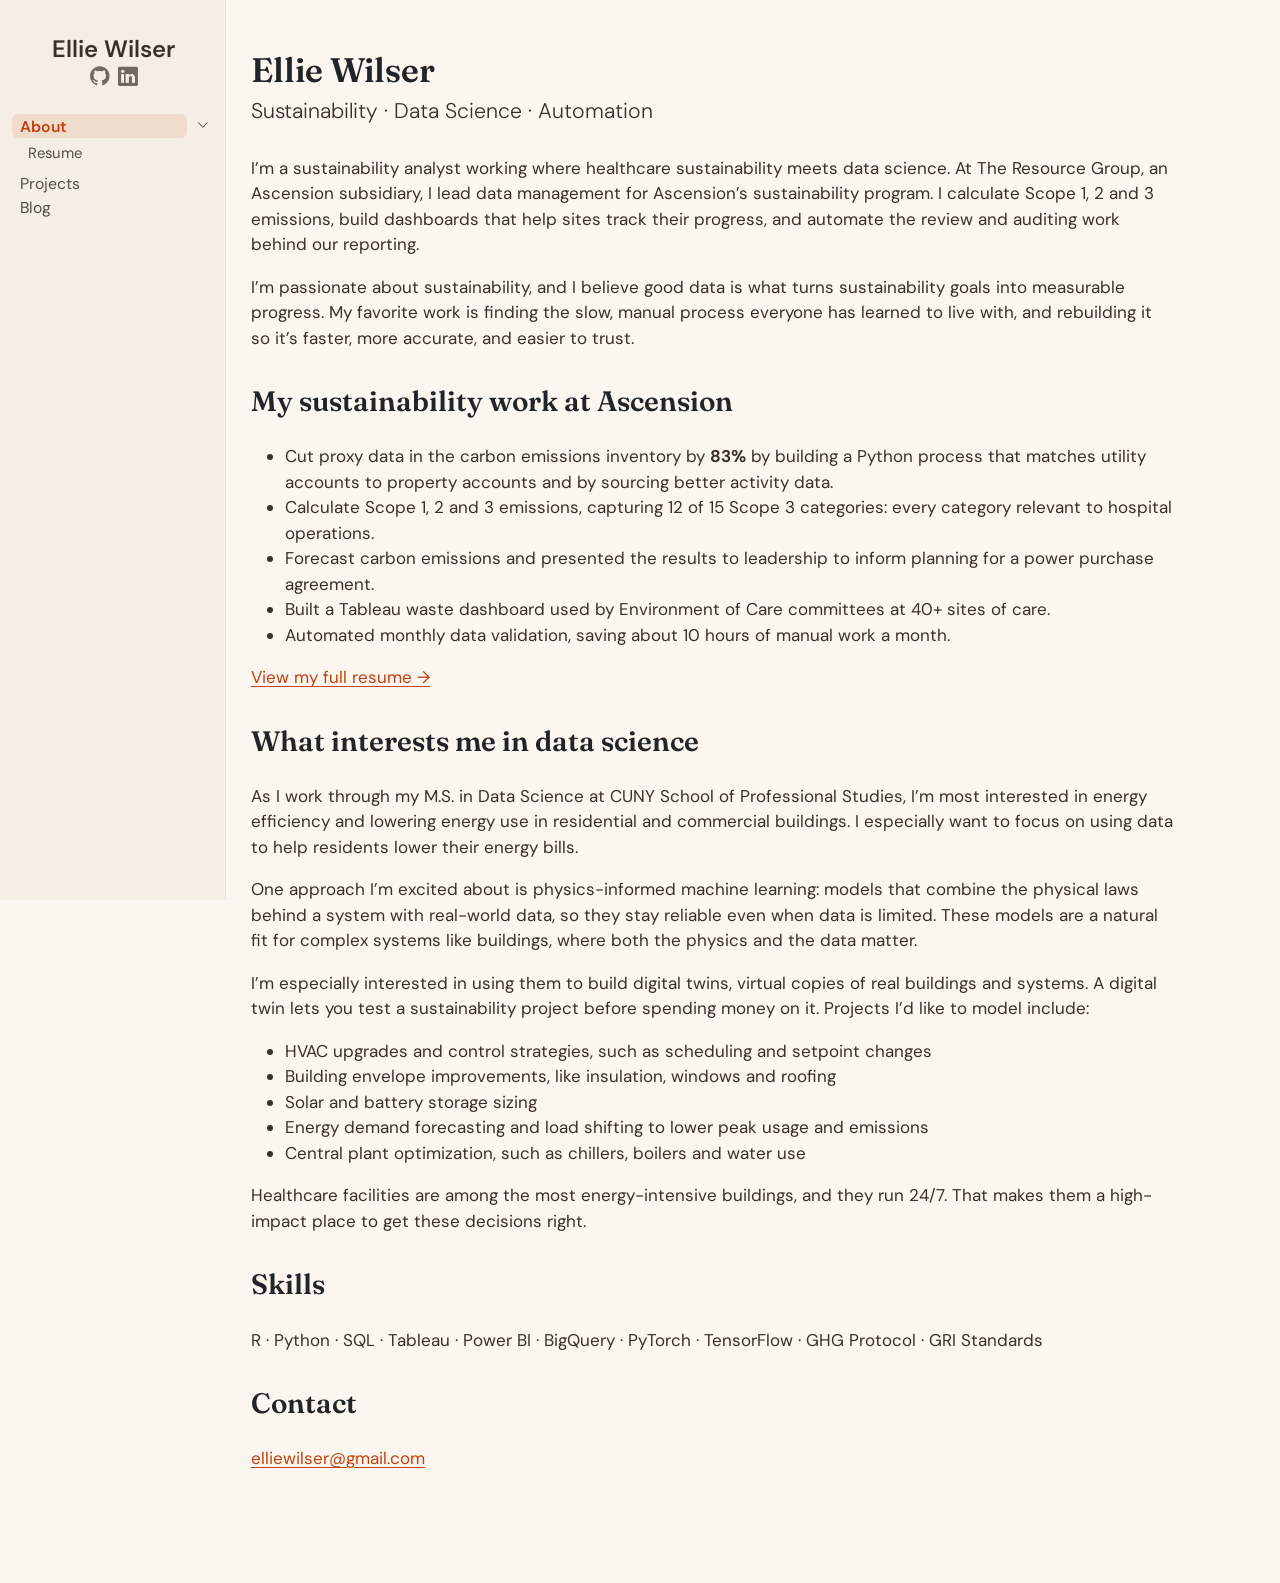
==== commit 81fea7f2: "About: move work section above interests and say energy bills Co-Authored-By: Claude Opus 5.5 <norep" ====
--- a/docs/index.html
+++ b/docs/index.html
@@ -153,9 +153,20 @@
       <div class="about-contents"><main class="content" id="quarto-document-content">
 <p>I’m a sustainability analyst working where healthcare sustainability meets data science. At The Resource Group, an Ascension subsidiary, I lead data management for Ascension’s sustainability program. I calculate Scope 1, 2 and 3 emissions, build dashboards that help sites track their progress, and automate the review and auditing work behind our reporting.</p>
 <p>I’m passionate about sustainability, and I believe good data is what turns sustainability goals into measurable progress. My favorite work is finding the slow, manual process everyone has learned to live with, and rebuilding it so it’s faster, more accurate, and easier to trust.</p>
+<section id="my-sustainability-work-at-ascension" class="level2">
+<h2 data-anchor-id="my-sustainability-work-at-ascension">My sustainability work at Ascension</h2>
+<ul>
+<li>Cut proxy data in the carbon emissions inventory by <strong>83%</strong> by building a Python process that matches utility accounts to property accounts and by sourcing better activity data.</li>
+<li>Calculate Scope 1, 2 and 3 emissions, capturing 12 of 15 Scope 3 categories: every category relevant to hospital operations.</li>
+<li>Forecast carbon emissions and presented the results to leadership to inform planning for a power purchase agreement.</li>
+<li>Built a Tableau waste dashboard used by Environment of Care committees at 40+ sites of care.</li>
+<li>Automated monthly data validation, saving about 10 hours of manual work a month.</li>
+</ul>
+<p><a href="./resume.html">View my full resume →</a></p>
+</section>
 <section id="what-interests-me-in-data-science" class="level2">
 <h2 data-anchor-id="what-interests-me-in-data-science">What interests me in data science</h2>
-<p>As I work through my M.S. in Data Science at CUNY School of Professional Studies, I’m most interested in energy efficiency and lowering electricity use in residential and commercial buildings. I especially want to focus on using data to help residents lower their electricity bills.</p>
+<p>As I work through my M.S. in Data Science at CUNY School of Professional Studies, I’m most interested in energy efficiency and lowering energy use in residential and commercial buildings. I especially want to focus on using data to help residents lower their energy bills.</p>
 <p>One approach I’m excited about is physics-informed machine learning: models that combine the physical laws behind a system with real-world data, so they stay reliable even when data is limited. These models are a natural fit for complex systems like buildings, where both the physics and the data matter.</p>
 <p>I’m especially interested in using them to build digital twins, virtual copies of real buildings and systems. A digital twin lets you test a sustainability project before spending money on it. Projects I’d like to model include:</p>
 <ul>
@@ -166,15 +177,6 @@
 <li>Central plant optimization, such as chillers, boilers and water use</li>
 </ul>
 <p>Healthcare facilities are among the most energy-intensive buildings, and they run 24/7. That makes them a high-impact place to get these decisions right.</p>
-</section>
-<section id="highlights" class="level2">
-<h2 data-anchor-id="highlights">Highlights</h2>
-<ul>
-<li>Cut proxy data in a carbon emissions inventory by <strong>83%</strong> by building a Python process that matches utility accounts to property accounts.</li>
-<li>Named Outstanding Student in Data Science at Indiana University East.</li>
-<li>Lead data management for Ascension’s sustainability program: emissions accounting, dashboards, and automated data auditing.</li>
-</ul>
-<p><a href="./resume.html">View my full resume →</a></p>
 </section>
 <section id="skills" class="level2">
 <h2 data-anchor-id="skills">Skills</h2>
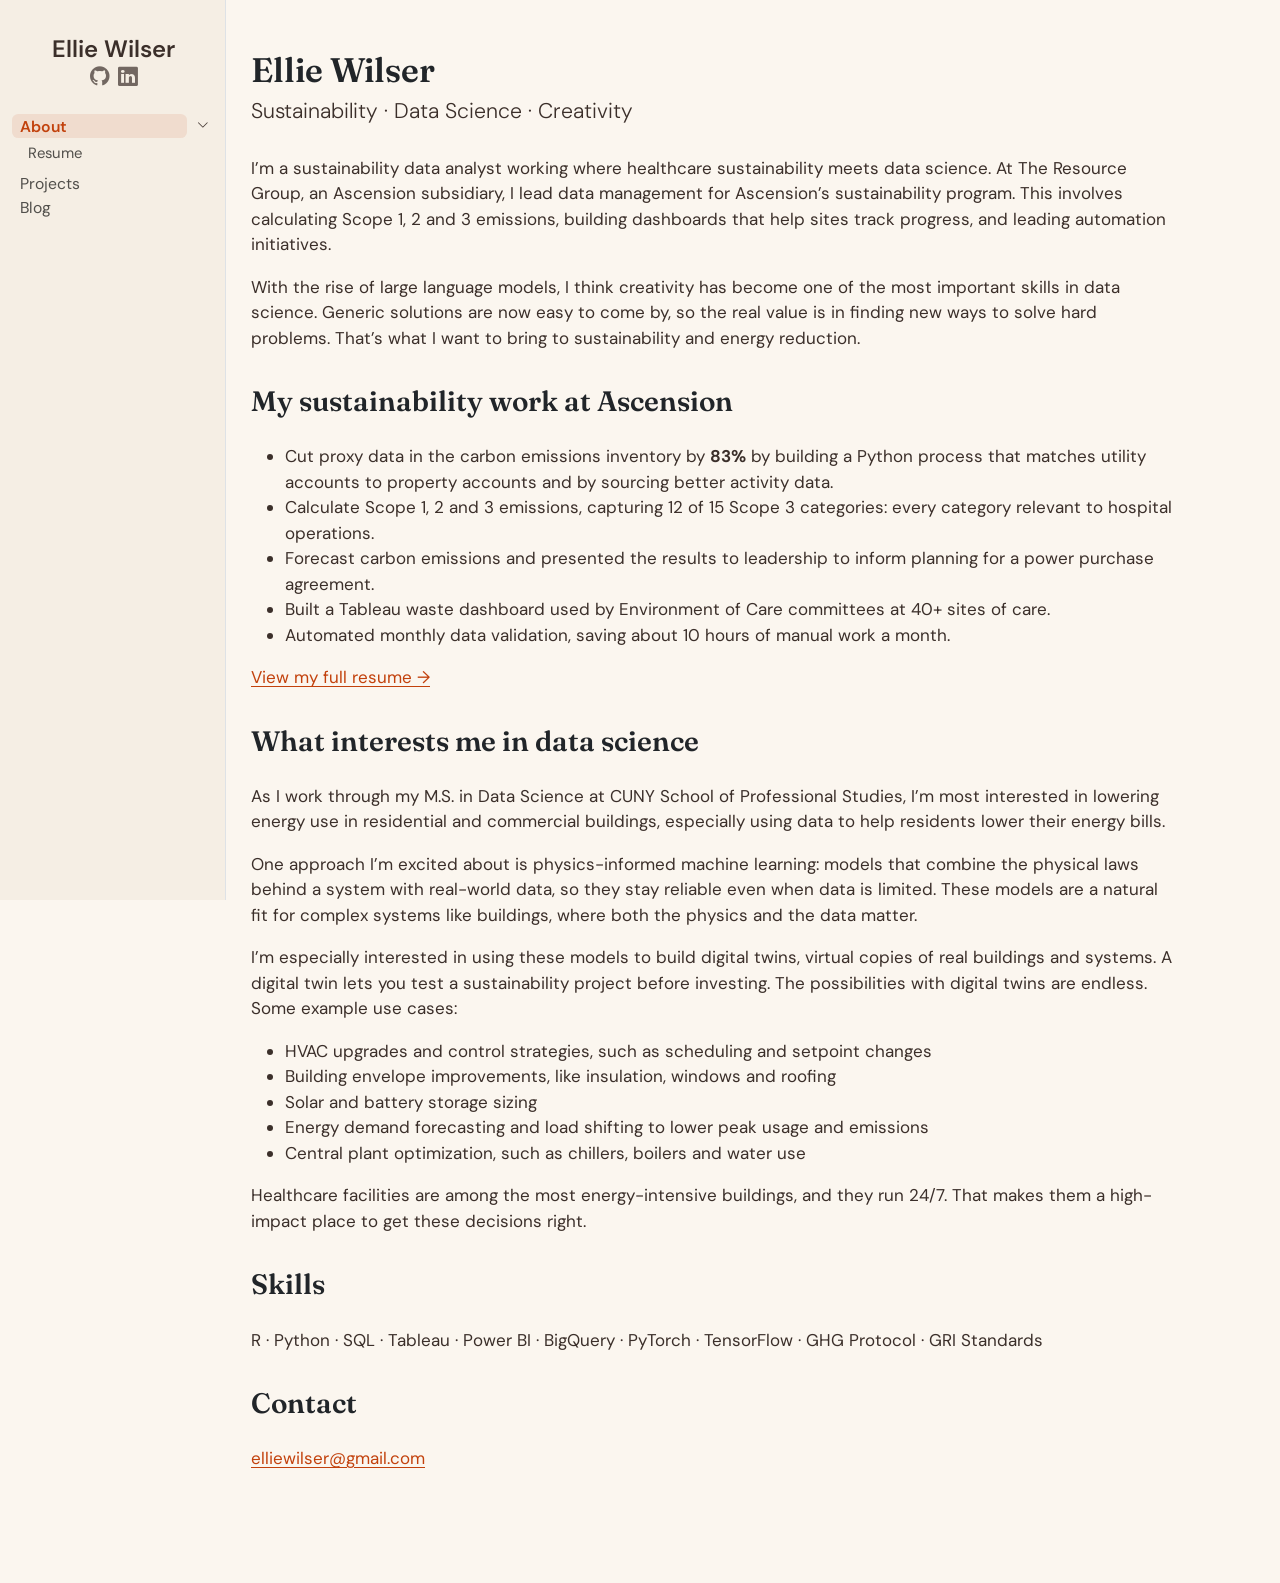
==== commit 80adf191: "About: add creativity theme, tighten intro, fix wording Co-Authored-By: Claude Opus 5.5 <noreply@ant" ====
--- a/docs/index.html
+++ b/docs/index.html
@@ -145,14 +145,14 @@
       <header id="title-block-header" class="quarto-title-block default">
 <div class="quarto-title">
 <h1 class="title">Ellie Wilser</h1>
-<p class="subtitle lead">Sustainability · Data Science · Automation</p>
+<p class="subtitle lead">Sustainability · Data Science · Creativity</p>
 </div>
 <div class="quarto-title-meta">
   </div>
 </header> 
       <div class="about-contents"><main class="content" id="quarto-document-content">
-<p>I’m a sustainability analyst working where healthcare sustainability meets data science. At The Resource Group, an Ascension subsidiary, I lead data management for Ascension’s sustainability program. I calculate Scope 1, 2 and 3 emissions, build dashboards that help sites track their progress, and automate the review and auditing work behind our reporting.</p>
-<p>I’m passionate about sustainability, and I believe good data is what turns sustainability goals into measurable progress. My favorite work is finding the slow, manual process everyone has learned to live with, and rebuilding it so it’s faster, more accurate, and easier to trust.</p>
+<p>I’m a sustainability data analyst working where healthcare sustainability meets data science. At The Resource Group, an Ascension subsidiary, I lead data management for Ascension’s sustainability program. This involves calculating Scope 1, 2 and 3 emissions, building dashboards that help sites track progress, and leading automation initiatives.</p>
+<p>With the rise of large language models, I think creativity has become one of the most important skills in data science. Generic solutions are now easy to come by, so the real value is in finding new ways to solve hard problems. That’s what I want to bring to sustainability and energy reduction.</p>
 <section id="my-sustainability-work-at-ascension" class="level2">
 <h2 data-anchor-id="my-sustainability-work-at-ascension">My sustainability work at Ascension</h2>
 <ul>
@@ -166,9 +166,9 @@
 </section>
 <section id="what-interests-me-in-data-science" class="level2">
 <h2 data-anchor-id="what-interests-me-in-data-science">What interests me in data science</h2>
-<p>As I work through my M.S. in Data Science at CUNY School of Professional Studies, I’m most interested in energy efficiency and lowering energy use in residential and commercial buildings. I especially want to focus on using data to help residents lower their energy bills.</p>
+<p>As I work through my M.S. in Data Science at CUNY School of Professional Studies, I’m most interested in lowering energy use in residential and commercial buildings, especially using data to help residents lower their energy bills.</p>
 <p>One approach I’m excited about is physics-informed machine learning: models that combine the physical laws behind a system with real-world data, so they stay reliable even when data is limited. These models are a natural fit for complex systems like buildings, where both the physics and the data matter.</p>
-<p>I’m especially interested in using them to build digital twins, virtual copies of real buildings and systems. A digital twin lets you test a sustainability project before spending money on it. Projects I’d like to model include:</p>
+<p>I’m especially interested in using these models to build digital twins, virtual copies of real buildings and systems. A digital twin lets you test a sustainability project before investing. The possibilities with digital twins are endless. Some example use cases:</p>
 <ul>
 <li>HVAC upgrades and control strategies, such as scheduling and setpoint changes</li>
 <li>Building envelope improvements, like insulation, windows and roofing</li>
